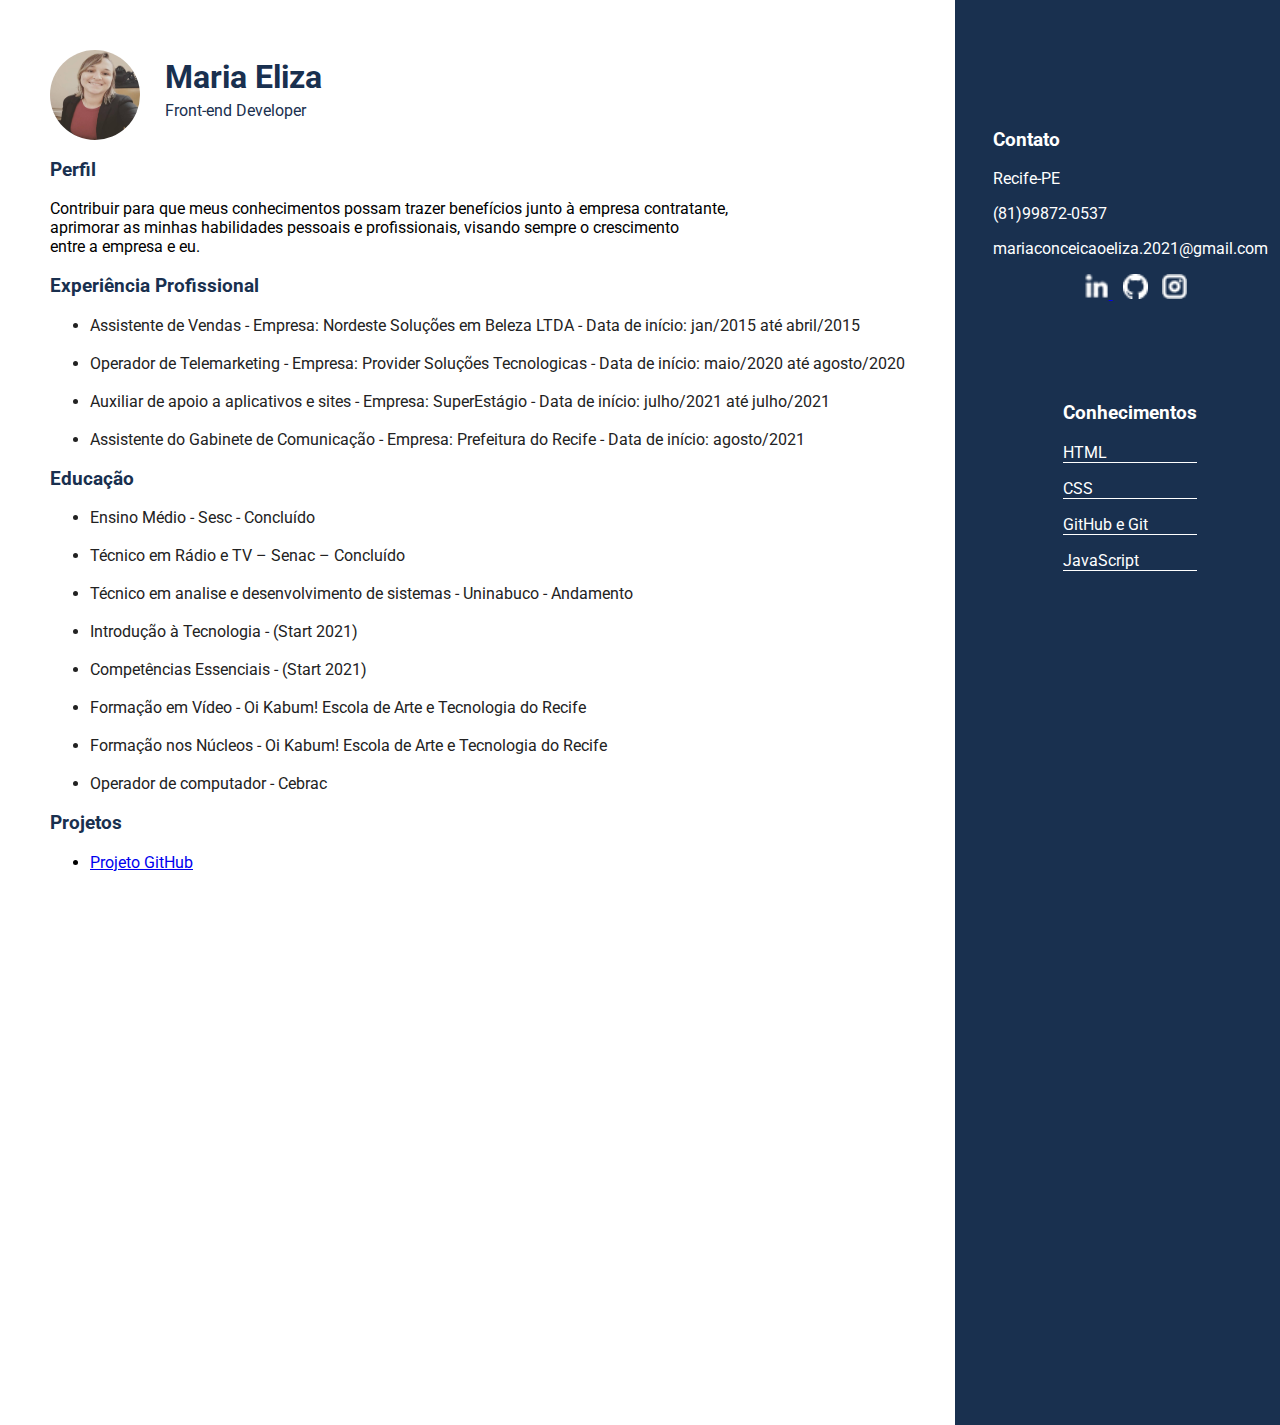
==== Curriculo.html @ a364660d "Add files via upload" ====
<!DOCTYPE html>
<html lang="en">
<head>
    <meta charset="UTF-8">
    <meta http-equiv="X-UA-Compatible" content="IE=edge">
    <meta name="viewport" content="width=device-width, initial-scale=1.0">
    <title>Curriculo</title>

    <link rel="stylesheet" href="estilo-curriculo.css">
    <link href='Fontes/Roboto-Black.ttf' rel='stylesheet' type='text/css'>

</head>
<body>
    <main>
        <section class="section1">
            
            <div class="nome">
                <img src="profile.jpeg">
            
                <div class="nome2">
                <h1>Maria Eliza</h1>
                <p>Front-end Developer</p>
                </div>

            </div>
            
            <div class="perfil">
                
                <h3 class="corazul">Perfil</h3>
                <p>Contribuir para que meus conhecimentos possam trazer benefícios junto à empresa contratante, <br> aprimorar as minhas habilidades pessoais e profissionais, visando sempre o crescimento </br> entre a empresa e eu.</p>
            </div>
                
            <div class="experiencia">
                <h3 class="corazul">Experiência Profissional</h3>
                <ul class="corpreta">
                <li>Assistente de Vendas - Empresa: Nordeste Soluções em Beleza LTDA - Data de início: jan/2015 até abril/2015</li><br>
                <li>Operador de Telemarketing - Empresa: Provider Soluções Tecnologicas - Data de início: maio/2020 até agosto/2020</li></br>
                <li>Auxiliar de apoio a aplicativos e sites - Empresa: SuperEstágio - Data de início: julho/2021 até julho/2021</li></br>
                <li>Assistente do Gabinete de Comunicação - Empresa: Prefeitura do Recife - Data de início: agosto/2021</li>
                </ul>
            </div>
            <div class="educação">
                <h3 class="corazul">Educação</h3>
                <ul class="corpreta">
                <li>Ensino Médio - Sesc - Concluído</li><br>
                <li>Técnico em Rádio e TV – Senac – Concluído</li><br>
                <li>Técnico em analise e desenvolvimento de sistemas - Uninabuco - Andamento</li><br>
                <li>Introdução à Tecnologia - (Start 2021)</li><br>
                <li>Competências Essenciais - (Start 2021)</li><br>
                <li>Formação em Vídeo - Oi Kabum! Escola de Arte e Tecnologia do Recife</li><br>
                <li>Formação nos Núcleos - Oi Kabum! Escola de Arte e Tecnologia do Recife</li><br>
                <li>Operador de computador - Cebrac</li>
            
            </ul>
            </div>
            
            
            <div class="projetos">
                <h3 class="corazul">Projetos</h3>
                <ul>
                <li> <a href="https://github.com/MariaEliiza/css-basico-revisao">Projeto GitHub</a></li>
            
                </ul>


            </div>

       
                 

        </section>
        <section class="section2">
            <div class="contato">
                <h3>Contato</h3>
                <p>Recife-PE</p>
                <p>(81)99872-0537</p>
                <p>mariaconceicaoeliza.2021@gmail.com</p>
            </div>
            <div class="fotos">
             
            <a href="https://www.linkedin.com/in/maria-eliza-047765196/"><img class="redesocial" src="inn2.png" > </a>
             <a href="https://github.com/MariaEliiza?tab=repositories"><img class="redesocial" src="Vector.png"></a>   
             <a href="https://www.instagram.com/mariaeliza.ox/"><img class="redesocial" src="instagram.png"></a>

            </div>
        
            <div class="conhecimento-section2">
                <h3>Conhecimentos</h3>
                <p class="linha">HTML</p>
                <p class="linha">CSS</p>
                <p class="linha">GitHub e Git</p>
                <p class="linha">JavaScript</p>
            </div>



        </section>
    </main>
    <!-- <footer>
                <p class="desenvolvido"> © Desenvolvido por: Maria Eliza</p>
    </footer> -->
   
       
</body>
</html>
---- estilo-curriculo.css ----
@import url('https://fonts.googleapis.com/css2?family=Roboto:wght@100&display=swap');


body { 

  margin: 0px;
    
}

main {
  height: 100vh;
   display: flex;
}

h1 {

  font-size: 500;
}

.nome {

 
  color: #19304F;
  display: flex;
  font-family: 'Roboto', sans-serif;

}

.nome2 {

  margin-left: 25px;
  line-height: 12px;
  color: #19304F;

}

.perfil {

  margin-top: 10px;
  

}


.section1 img {
        
    width: 90px;
    height: 90px;
    border-radius: 50%;
    left: 100px;
  
}

.section1 {


  background-color: #ffff;
  margin: 50px;
  height: 900px;
  font-family: 'Roboto', sans-serif;
  
}



.section2 {

  background-color: #19304F;
  width: 18vw;
  height: 145vh;
  left: 331px;
  top: 0; 
  color: #ffff;
  padding: 60px;
  display: flex;
  flex-direction: column;
  align-items: center;
  font-family: 'Roboto', sans-serif;
  margin-bottom: -20px;
  margin-right: -200px;
 

  

}


.contato {

  margin-top: 50px;
  font-family: 'Roboto', sans-serif;
  
}

.redesocial {
  margin-left: 10px;
  height: 25px;
  width: 25px;
}

.conhecimento-section2 {

  margin-top: 80px;
  font-family: 'Roboto', sans-serif;



}

.linha {

  border-bottom: 1.5px  solid #ffff;

}

.corazul {

  color: #19304F;
}

.corpreta {

  color: #222222;

}
/* 
footer {

  height: 10vh;
  background-color: #19304F;
  margin-top: -5px;
  width: 94.98vw;
}

.desenvolvido {

  text-align: center;
  font-family: 'Roboto', sans-serif;
  padding-top: 25px;
  color: #ffff;
  

} */

@media (max-width: 838px){
  main{
    display: block;
  }

  .section2{
    width: 85vw;
  }
}
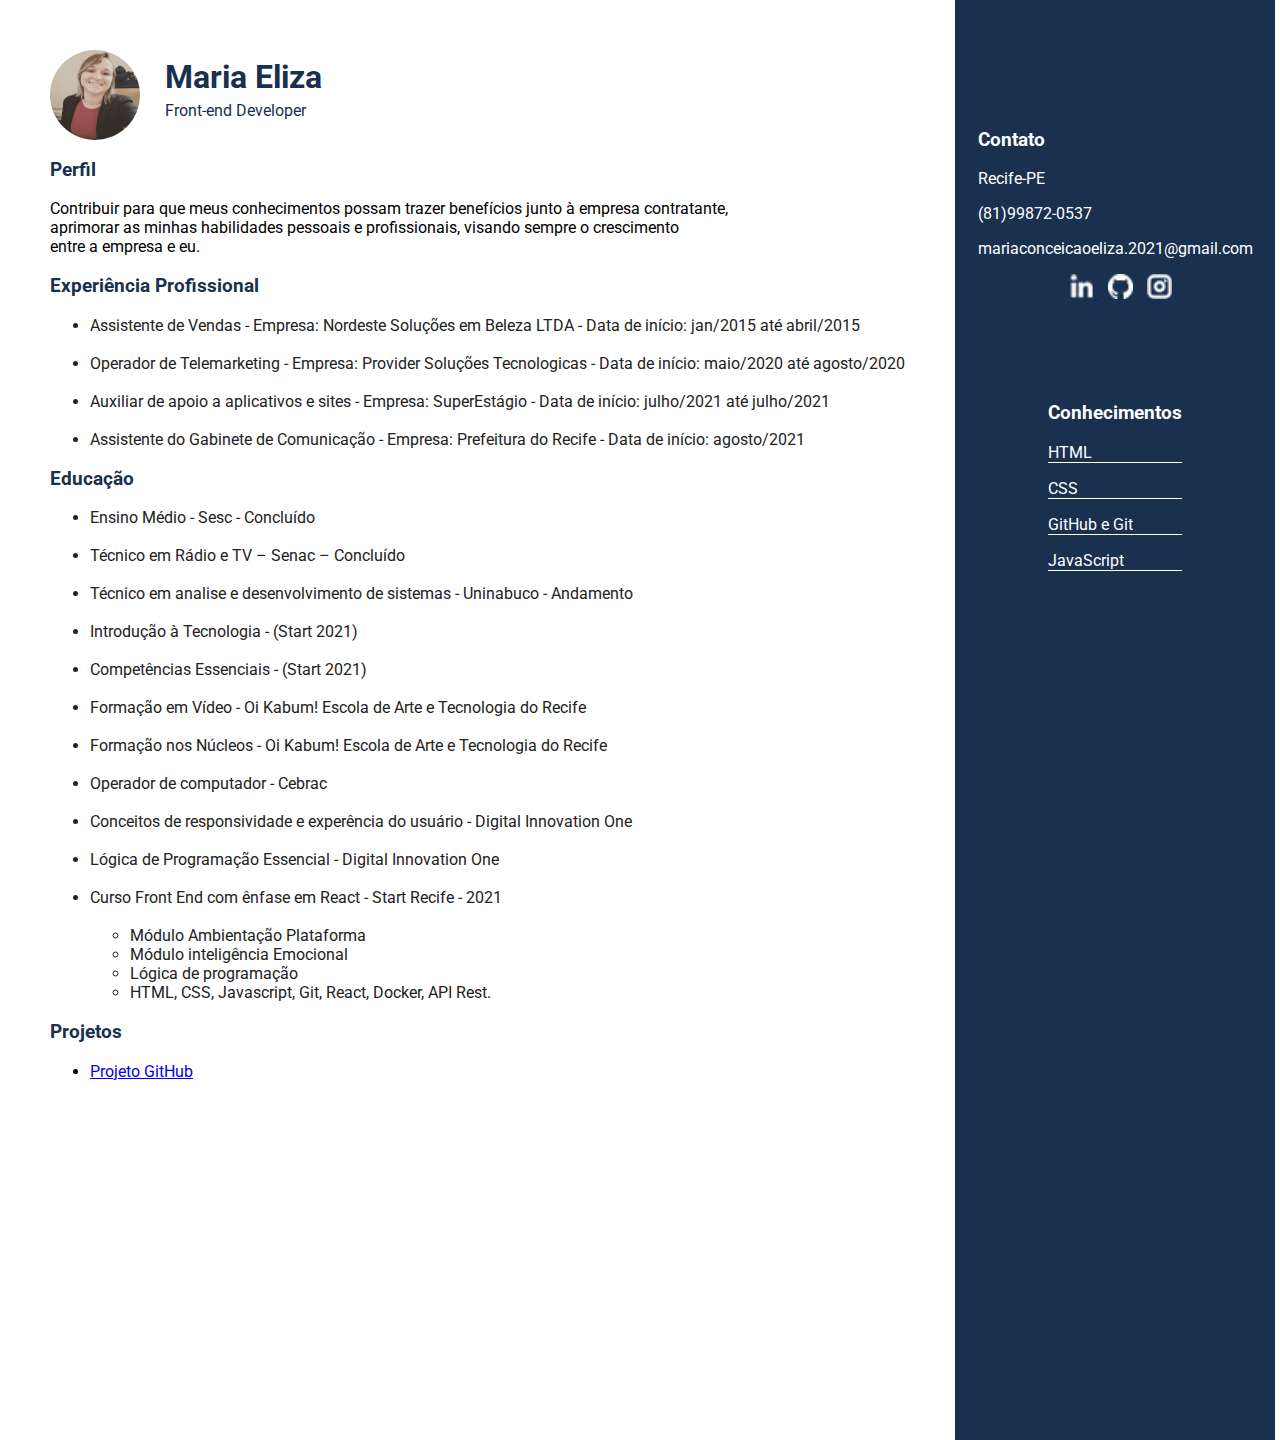
==== commit ed3c9827: "Add files via upload" ====
--- a/Curriculo.html
+++ b/Curriculo.html
@@ -15,9 +15,9 @@
         <section class="section1">
             
             <div class="nome">
-                <img src="profile.jpeg">
+                <img src="./img/profile.jpeg">
             
-                <div class="nome2">
+                <div class="meuNome">
                 <h1>Maria Eliza</h1>
                 <p>Front-end Developer</p>
                 </div>
@@ -42,15 +42,23 @@
             <div class="educação">
                 <h3 class="corazul">Educação</h3>
                 <ul class="corpreta">
-                <li>Ensino Médio - Sesc - Concluído</li><br>
-                <li>Técnico em Rádio e TV – Senac – Concluído</li><br>
-                <li>Técnico em analise e desenvolvimento de sistemas - Uninabuco - Andamento</li><br>
-                <li>Introdução à Tecnologia - (Start 2021)</li><br>
-                <li>Competências Essenciais - (Start 2021)</li><br>
-                <li>Formação em Vídeo - Oi Kabum! Escola de Arte e Tecnologia do Recife</li><br>
-                <li>Formação nos Núcleos - Oi Kabum! Escola de Arte e Tecnologia do Recife</li><br>
-                <li>Operador de computador - Cebrac</li>
-            
+                    <li>Ensino Médio - Sesc - Concluído</li><br>
+                    <li>Técnico em Rádio e TV – Senac – Concluído</li><br>
+                    <li>Técnico em analise e desenvolvimento de sistemas - Uninabuco - Andamento</li><br>
+                    <li>Introdução à Tecnologia - (Start 2021)</li><br>
+                    <li>Competências Essenciais - (Start 2021)</li><br>
+                    <li>Formação em Vídeo - Oi Kabum! Escola de Arte e Tecnologia do Recife</li><br>
+                    <li>Formação nos Núcleos - Oi Kabum! Escola de Arte e Tecnologia do Recife</li><br>
+                    <li>Operador de computador - Cebrac</li><br>
+                    <li>Conceitos de responsividade e experência do usuário - Digital Innovation One</li><br>
+                    <li>Lógica de Programação Essencial - Digital Innovation One</li><br>
+                    <li>Curso Front End com ênfase em React - Start Recife - 2021</li><br>
+               <ul>
+               		<li>Módulo Ambientação Plataforma</li>
+                	<li>Módulo inteligência Emocional</li>
+                	<li>Lógica de programação</li>
+                	<li>HTML, CSS, Javascript, Git, React, Docker, API Rest.</li>
+               </ul>
             </ul>
             </div>
             
@@ -58,11 +66,8 @@
             <div class="projetos">
                 <h3 class="corazul">Projetos</h3>
                 <ul>
-                <li> <a href="https://github.com/MariaEliiza/css-basico-revisao">Projeto GitHub</a></li>
-            
+                    <li> <a href="https://github.com/MariaEliiza/css-basico-revisao">Projeto GitHub</a></li>
                 </ul>
-
-
             </div>
 
        
@@ -78,9 +83,9 @@
             </div>
             <div class="fotos">
              
-            <a href="https://www.linkedin.com/in/maria-eliza-047765196/"><img class="redesocial" src="inn2.png" > </a>
-             <a href="https://github.com/MariaEliiza?tab=repositories"><img class="redesocial" src="Vector.png"></a>   
-             <a href="https://www.instagram.com/mariaeliza.ox/"><img class="redesocial" src="instagram.png"></a>
+                    <a href="https://www.linkedin.com/in/maria-eliza-047765196/"><img class="redesocial" src="./img/linkedin.png" > </a>
+                    <a href="https://github.com/MariaEliiza?tab=repositories"><img class="redesocial" src="./img/github.png"></a>   
+                    <a href="https://www.instagram.com/mariaeliza.ox/"><img class="redesocial" src="./img/instagram.png"></a>
 
             </div>
         
--- a/estilo-curriculo.css
+++ b/estilo-curriculo.css
@@ -1,16 +1,18 @@
 
 @import url('https://fonts.googleapis.com/css2?family=Roboto:wght@100&display=swap');
 
+*{
+
+  box-sizing: border-box;
+}
 
 body { 
-
   margin: 0px;
-    
 }
 
 main {
   height: 100vh;
-   display: flex;
+  display: flex;
 }
 
 h1 {
@@ -27,7 +29,7 @@
 
 }
 
-.nome2 {
+.meuNome {
 
   margin-left: 25px;
   line-height: 12px;
@@ -54,7 +56,6 @@
 
 .section1 {
 
-
   background-color: #ffff;
   margin: 50px;
   height: 900px;
@@ -67,10 +68,9 @@
 .section2 {
 
   background-color: #19304F;
-  width: 18vw;
-  height: 145vh;
-  left: 331px;
-  top: 0; 
+  width: 50vw;
+  max-width: 320px;
+  height: 160%;
   color: #ffff;
   padding: 60px;
   display: flex;
@@ -124,7 +124,33 @@
   color: #222222;
 
 }
+
+@media (max-width: 835px) {
+  main{
+    display: block;
+  }
+
+  .section2{
+    margin-top: 100vh;
+    width: 100vw;
+    height: 100%;
+    text-align: center;
+  }
+}
+
+@media (max-width: 405px) {
+  .section2{
+    margin-top: 150vh;
+  }
+}
+
+@media (max-width: 345px) {
+  .section2{
+    margin-top: 180vh;
+  }
+}
 /* 
+
 footer {
 
   height: 10vh;
@@ -140,15 +166,5 @@
   padding-top: 25px;
   color: #ffff;
   
-
 } */
 
-@media (max-width: 838px){
-  main{
-    display: block;
-  }
-
-  .section2{
-    width: 85vw;
-  }
-}